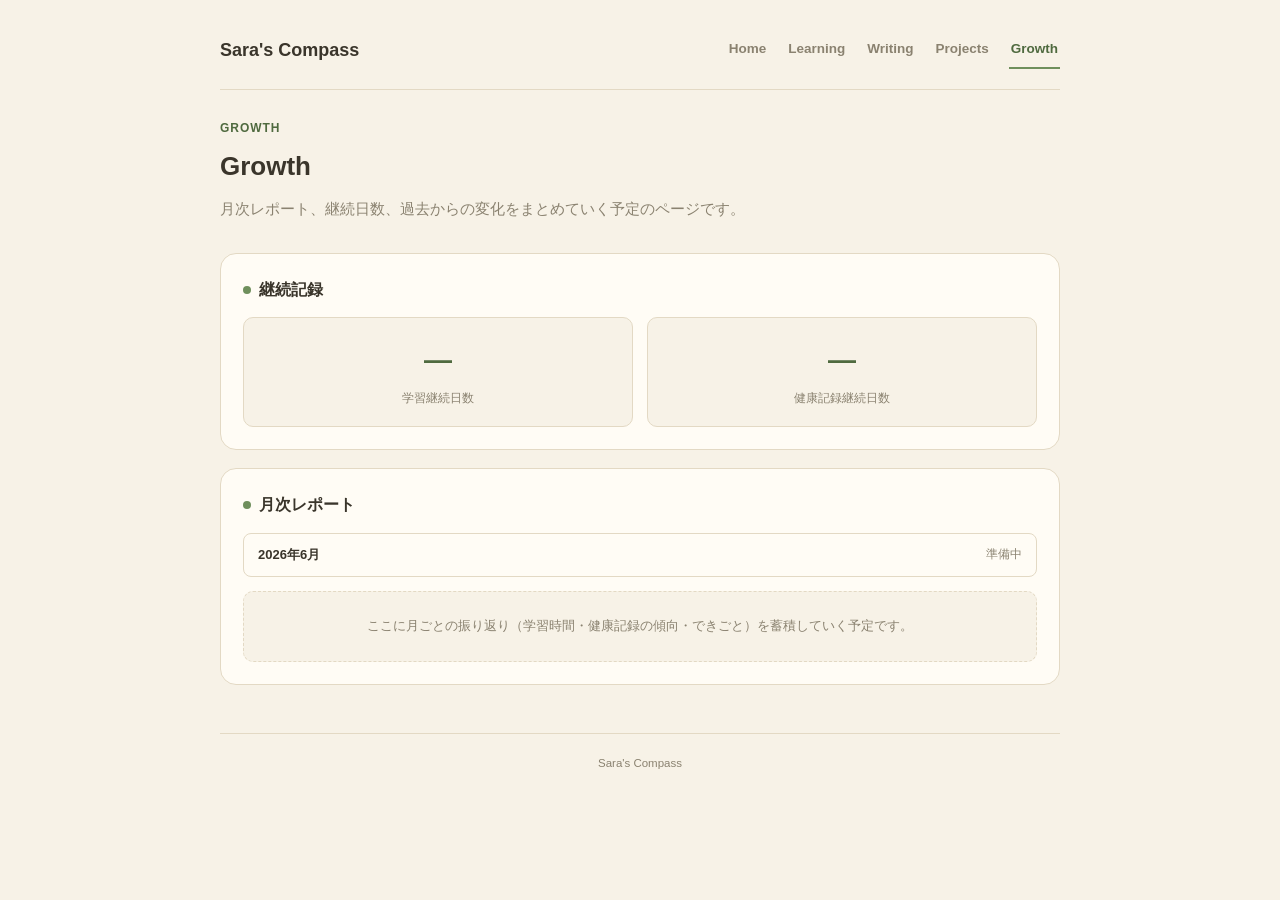
==== growth.html @ 9523ec1c "Add files via upload" ====
<!DOCTYPE html>
<html lang="ja">
<head>
<meta charset="UTF-8">
<meta name="viewport" content="width=device-width, initial-scale=1.0">
<title>Growth | Sara's Compass</title>
<link rel="stylesheet" href="style.css">
<style>
  body { --page-accent: var(--accent-health); --page-accent-soft: var(--accent-health-soft); --page-accent-dark: var(--accent-health-dark); }

  .streak-grid { display: grid; grid-template-columns: repeat(2, 1fr); gap: 14px; }
  @media (max-width: 600px) { .streak-grid { grid-template-columns: 1fr; } }

  .streak-card {
    background: var(--base-bg);
    border: 1px solid var(--base-border);
    border-radius: var(--radius-md);
    padding: 18px;
    text-align: center;
  }
  .streak-card .s-num { font-size: 28px; font-weight: 800; color: var(--page-accent-dark); }
  .streak-card .s-label { font-size: 12px; color: var(--ink-soft); margin-top: 4px; }

  .placeholder-note {
    text-align: center;
    padding: 24px;
    font-size: 12.5px;
    color: var(--ink-soft);
    background: var(--base-bg);
    border: 1px dashed var(--base-border);
    border-radius: var(--radius-md);
  }

  .month-list { display: flex; flex-direction: column; gap: 10px; }
  .month-row {
    display: flex; justify-content: space-between; align-items: center;
    border: 1px solid var(--base-border); border-radius: 8px;
    padding: 10px 14px; font-size: 13px;
  }
  .month-row .m-name { font-weight: 700; }
  .month-row .m-status { font-size: 11.5px; color: var(--ink-soft); }
</style>
</head>
<body>
<div class="page">

  <header class="site-header">
    <a href="index.html" class="logo">Sara's Compass</a>
    <nav>
      <a href="index.html">Home</a>
      <a href="learning.html">Learning</a>
      <a href="writing.html">Writing</a>
      <a href="projects.html">Projects</a>
      <a href="growth.html" class="active">Growth</a>
    </nav>
  </header>

  <div class="page-hero">
    <div class="eyebrow">GROWTH</div>
    <h1>Growth</h1>
    <p>月次レポート、継続日数、過去からの変化をまとめていく予定のページです。</p>
  </div>

  <div class="card">
    <h2>継続記録</h2>
    <div class="streak-grid">
      <div class="streak-card">
        <div class="s-num">—</div>
        <div class="s-label">学習継続日数</div>
      </div>
      <div class="streak-card">
        <div class="s-num">—</div>
        <div class="s-label">健康記録継続日数</div>
      </div>
    </div>
  </div>

  <div class="card">
    <h2>月次レポート</h2>
    <div class="month-list">
      <div class="month-row">
        <span class="m-name">2026年6月</span>
        <span class="m-status">準備中</span>
      </div>
    </div>
    <div class="placeholder-note" style="margin-top:14px;">
      ここに月ごとの振り返り（学習時間・健康記録の傾向・できごと）を蓄積していく予定です。
    </div>
  </div>

  <footer class="site-footer">
    Sara's Compass
  </footer>

</div>
</body>
</html>
---- style.css ----
/* ===========================================
   共通スタイルシート
   ベージュベース ＋ ページごとのアクセントカラー
   =========================================== */

:root {
  /* ベース（共通） */
  --base-bg: #f7f2e7;
  --base-bg-card: #fffcf5;
  --base-border: #e3d9c4;
  --ink: #3a352b;
  --ink-soft: #8a8270;

  /* アクセント：トップページ（マリ・オレンジ） */
  --accent-top: #d97a3f;
  --accent-top-soft: #f0d9c4;
  --accent-top-dark: #a85a2a;

  /* アクセント：勉強記録（ジオ・ピンク） */
  --accent-study: #d4537e;
  --accent-study-soft: #f4c0d1;
  --accent-study-dark: #993556;

  /* アクセント：健康記録（ガジュマル・明るい緑） */
  --accent-health: #6f8f5c;
  --accent-health-soft: #d9e5cd;
  --accent-health-dark: #4f6a3f;

  /* アクセント：ブログ（深緑・知的で誠実） */
  --accent-blog: #2f4d3a;
  --accent-blog-soft: #d6e0d8;
  --accent-blog-dark: #1d2f23;

  /* アクセント：その他（グレー） */
  --accent-other: #7a7670;
  --accent-other-soft: #e3e0d9;
  --accent-other-dark: #5a564f;

  --radius-md: 10px;
  --radius-lg: 16px;
}

* { box-sizing: border-box; }

body {
  margin: 0;
  font-family: 'Zen Maru Gothic', 'Hiragino Maru Gothic ProN', 'Yu Gothic', sans-serif;
  background: var(--base-bg);
  color: var(--ink);
  line-height: 1.7;
}

.page {
  max-width: 880px;
  margin: 0 auto;
  padding: 32px 20px 60px;
}

/* ヘッダー（全ページ共通の枠、アクセント色だけ変わる） */
.site-header {
  display: flex;
  align-items: center;
  justify-content: space-between;
  padding-bottom: 20px;
  margin-bottom: 28px;
  border-bottom: 1px solid var(--base-border);
}

.site-header .logo {
  font-size: 18px;
  font-weight: 800;
  color: var(--ink);
  text-decoration: none;
}

.site-header nav {
  display: flex;
  gap: 18px;
}

.site-header nav a {
  font-size: 13.5px;
  font-weight: 700;
  color: var(--ink-soft);
  text-decoration: none;
  padding: 6px 2px;
  border-bottom: 2px solid transparent;
  transition: color .15s, border-color .15s;
}

.site-header nav a:hover {
  color: var(--ink);
}

.site-header nav a.active {
  color: var(--page-accent-dark);
  border-bottom-color: var(--page-accent);
}

/* ページタイトルブロック */
.page-hero {
  margin-bottom: 32px;
}

.page-hero .eyebrow {
  font-size: 12px;
  font-weight: 700;
  letter-spacing: 0.08em;
  color: var(--page-accent-dark);
  margin-bottom: 6px;
}

.page-hero h1 {
  margin: 0 0 8px;
  font-size: 26px;
  font-weight: 800;
  color: var(--ink);
}

.page-hero p {
  margin: 0;
  font-size: 14.5px;
  color: var(--ink-soft);
}

/* カード */
.card {
  background: var(--base-bg-card);
  border: 1px solid var(--base-border);
  border-radius: var(--radius-lg);
  padding: 22px;
  margin-bottom: 18px;
}

.card h2 {
  margin: 0 0 14px;
  font-size: 16px;
  font-weight: 800;
  color: var(--ink);
  display: flex;
  align-items: center;
  gap: 8px;
}

.card h2::before {
  content: '';
  width: 8px;
  height: 8px;
  border-radius: 50%;
  background: var(--page-accent);
  display: inline-block;
}

/* アクセントボタン */
.btn-accent {
  display: inline-flex;
  align-items: center;
  gap: 6px;
  background: var(--page-accent);
  color: #fffdf8;
  border: none;
  border-radius: 999px;
  padding: 10px 20px;
  font-size: 13.5px;
  font-weight: 700;
  text-decoration: none;
  cursor: pointer;
  transition: opacity .15s;
}

.btn-accent:hover { opacity: 0.85; }

/* タグ・チップ */
.tag {
  display: inline-block;
  background: var(--page-accent-soft);
  color: var(--page-accent-dark);
  border-radius: 999px;
  padding: 3px 12px;
  font-size: 11.5px;
  font-weight: 700;
}

/* グリッドカード（トップページのナビカード等） */
.nav-grid {
  display: grid;
  grid-template-columns: repeat(2, 1fr);
  gap: 16px;
}

@media (max-width: 600px) {
  .nav-grid { grid-template-columns: 1fr; }
}

.nav-card {
  display: block;
  background: var(--base-bg-card);
  border: 1px solid var(--base-border);
  border-radius: var(--radius-lg);
  padding: 20px;
  text-decoration: none;
  color: var(--ink);
  transition: transform .15s, box-shadow .15s;
  border-left: 4px solid var(--card-accent, var(--page-accent));
}

.nav-card:hover {
  transform: translateY(-2px);
  box-shadow: 0 4px 14px rgba(0,0,0,0.06);
}

.nav-card .nc-title {
  font-size: 15.5px;
  font-weight: 800;
  margin-bottom: 4px;
}

.nav-card .nc-desc {
  font-size: 12.5px;
  color: var(--ink-soft);
}

footer.site-footer {
  margin-top: 48px;
  padding-top: 20px;
  border-top: 1px solid var(--base-border);
  font-size: 11.5px;
  color: var(--ink-soft);
  text-align: center;
}
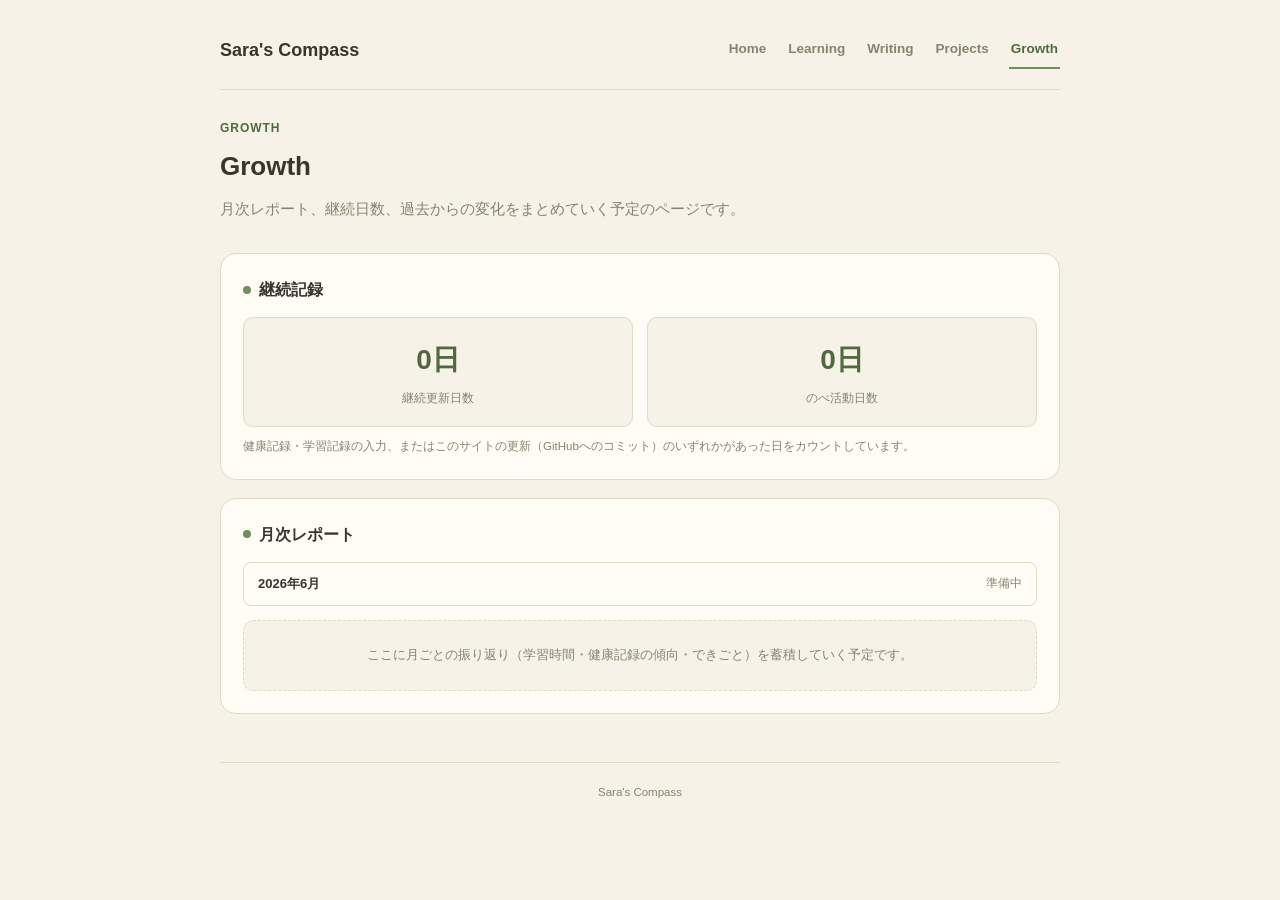
==== commit 34b56488: "Add files via upload" ====
--- a/growth.html
+++ b/growth.html
@@ -65,14 +65,17 @@
     <h2>継続記録</h2>
     <div class="streak-grid">
       <div class="streak-card">
-        <div class="s-num">—</div>
-        <div class="s-label">学習継続日数</div>
+        <div class="s-num" id="streak-days">—</div>
+        <div class="s-label">継続更新日数</div>
       </div>
       <div class="streak-card">
-        <div class="s-num">—</div>
-        <div class="s-label">健康記録継続日数</div>
+        <div class="s-num" id="total-days">—</div>
+        <div class="s-label">のべ活動日数</div>
       </div>
     </div>
+    <p style="font-size:11.5px; color:var(--ink-soft); margin-top:10px; margin-bottom:0;">
+      健康記録・学習記録の入力、またはこのサイトの更新（GitHubへのコミット）のいずれかがあった日をカウントしています。
+    </p>
   </div>
 
   <div class="card">
@@ -93,5 +96,72 @@
   </footer>
 
 </div>
+
+<script>
+  const HEALTH_GAS_URL = 'https://script.google.com/macros/s/AKfycbxcG5koxkbuJ7c44aPmVAe-jpXJXW8dsl4aot_tIniA7-Nc7GJm3r-AOQHyXrndb4Mv/exec';
+  const STUDY_GAS_URL = 'https://script.google.com/macros/s/AKfycbwaZx_bNjdmJnyV2wSdmSrdyR-SYGlVUEMKDazAEW4oGb7INTFfntMZIomzItU-MBJvTQ/exec';
+  const GITHUB_API_URL = 'https://api.github.com/repos/sara-otsubo/sara-otsubo.github.io/commits?per_page=100';
+
+  function toDateStr(d) {
+    // タイムゾーンに関わらず "YYYY-MM-DD" の日付文字列に正規化
+    const dt = new Date(d);
+    const tz = dt.getTimezoneOffset() * 60000;
+    return new Date(dt - tz).toISOString().slice(0, 10);
+  }
+
+  async function fetchHealthDates() {
+    try {
+      const res = await fetch(HEALTH_GAS_URL);
+      const rows = await res.json();
+      return rows.map(r => String(r.date).slice(0, 10)).filter(Boolean);
+    } catch (e) { return []; }
+  }
+
+  async function fetchStudyDates() {
+    try {
+      const res = await fetch(STUDY_GAS_URL + '?type=log');
+      const rows = await res.json();
+      return rows.map(r => String(r.date).slice(0, 10)).filter(Boolean);
+    } catch (e) { return []; }
+  }
+
+  async function fetchCommitDates() {
+    try {
+      const res = await fetch(GITHUB_API_URL);
+      const commits = await res.json();
+      if (!Array.isArray(commits)) return [];
+      return commits.map(c => toDateStr(c.commit.author.date));
+    } catch (e) { return []; }
+  }
+
+  function calcStreak(dateSet) {
+    let streak = 0;
+    let cursor = new Date();
+    while (true) {
+      const ds = toDateStr(cursor);
+      if (dateSet.has(ds)) {
+        streak++;
+        cursor.setDate(cursor.getDate() - 1);
+      } else {
+        break;
+      }
+    }
+    return streak;
+  }
+
+  async function loadStreak() {
+    const [healthDates, studyDates, commitDates] = await Promise.all([
+      fetchHealthDates(), fetchStudyDates(), fetchCommitDates()
+    ]);
+    const allDates = new Set([...healthDates, ...studyDates, ...commitDates]);
+
+    const streak = calcStreak(allDates);
+    document.getElementById('streak-days').textContent = streak + '日';
+    document.getElementById('total-days').textContent = allDates.size + '日';
+  }
+
+  loadStreak();
+</script>
+<script src="secret.js"></script>
 </body>
 </html>
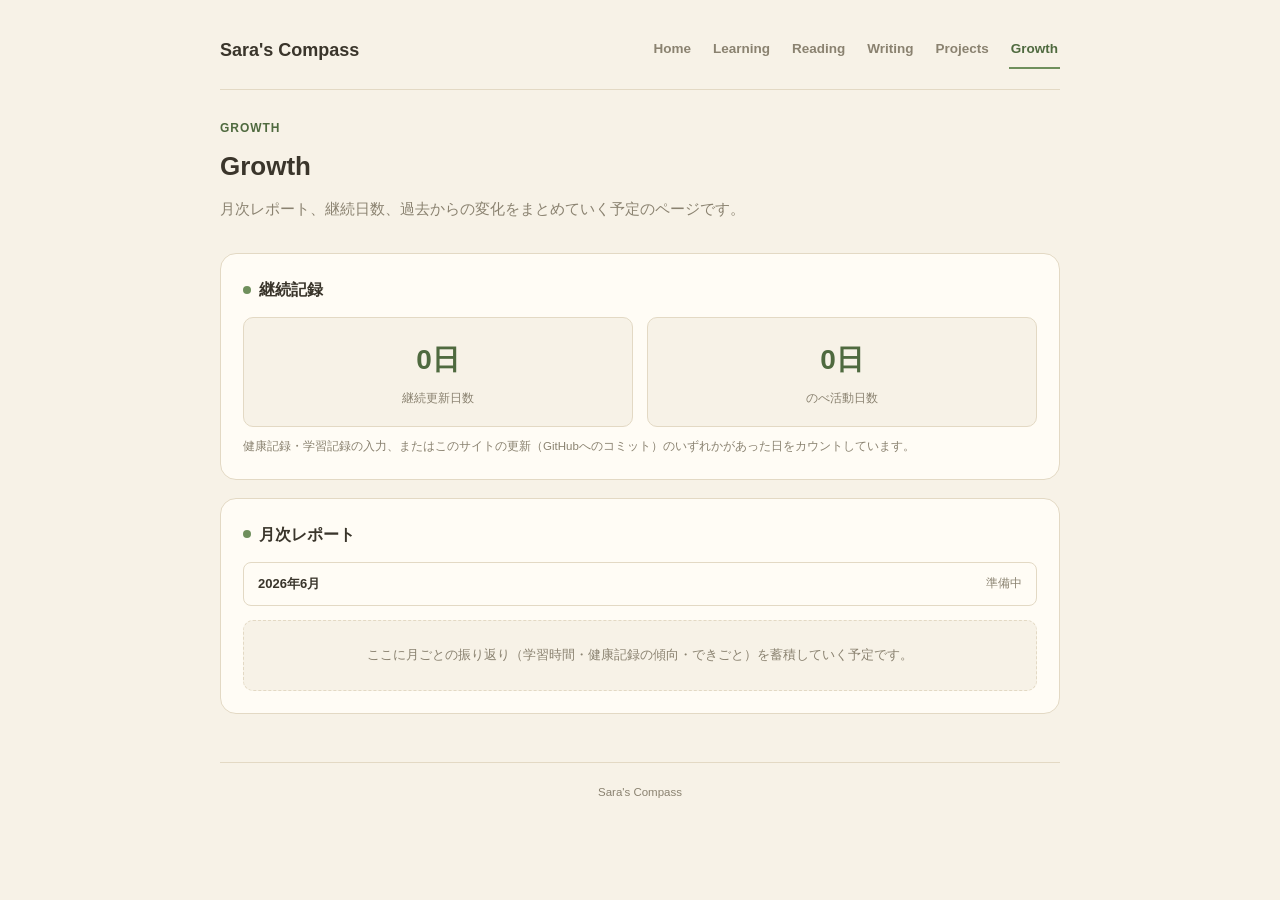
==== commit cde64c1c: "Add files via upload" ====
--- a/growth.html
+++ b/growth.html
@@ -49,6 +49,7 @@
     <nav>
       <a href="index.html">Home</a>
       <a href="learning.html">Learning</a>
+      <a href="reading.html">Reading</a>
       <a href="writing.html">Writing</a>
       <a href="projects.html">Projects</a>
       <a href="growth.html" class="active">Growth</a>
--- a/style.css
+++ b/style.css
@@ -35,6 +35,11 @@
   --accent-other: #7a7670;
   --accent-other-soft: #e3e0d9;
   --accent-other-dark: #5a564f;
+
+  /* アクセント：Reading（澄んだ青） */
+  --accent-reading: #3a7ca5;
+  --accent-reading-soft: #cfe3ee;
+  --accent-reading-dark: #265e80;
 
   --radius-md: 10px;
   --radius-lg: 16px;
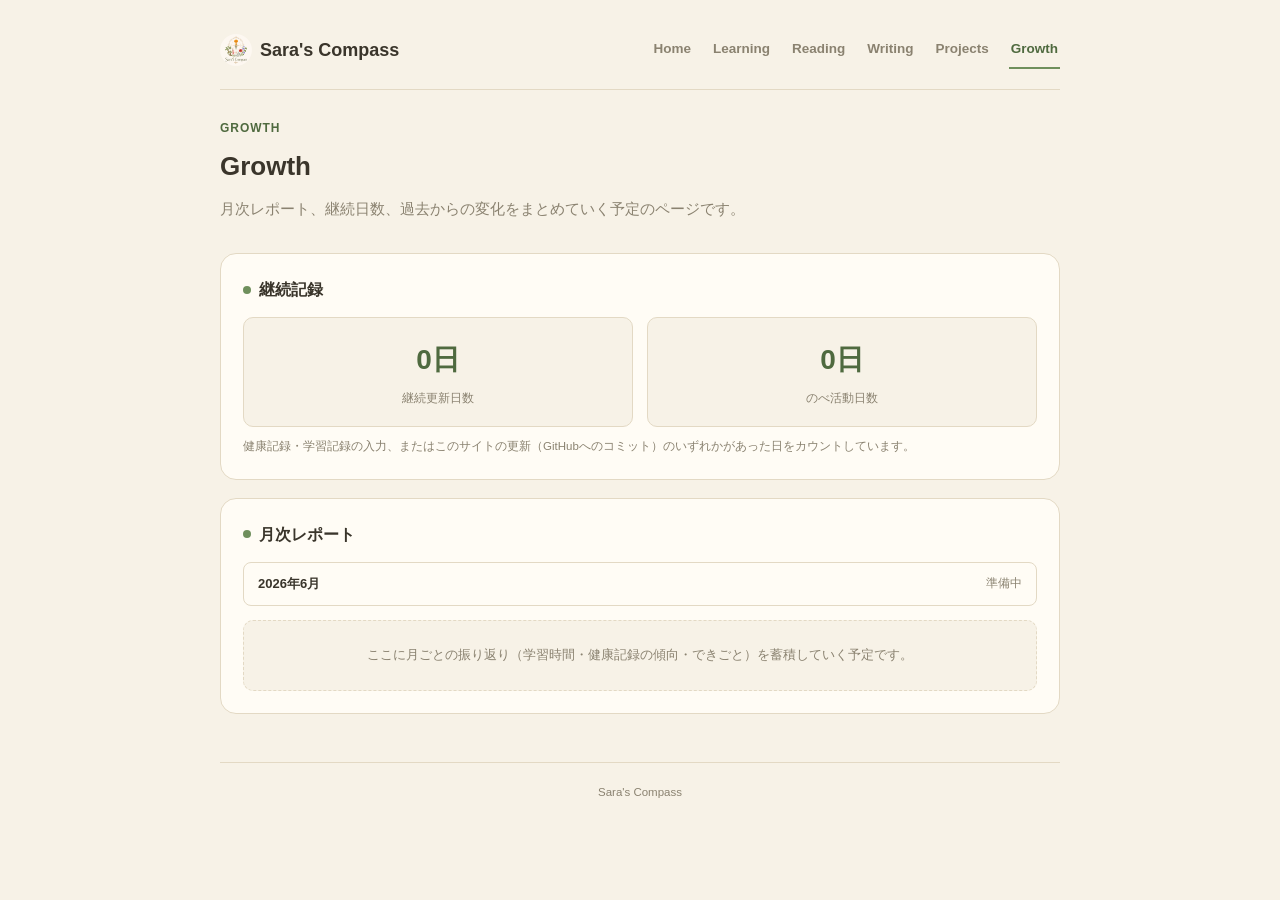
==== commit 8e159a75: "Add files via upload" ====
--- a/growth.html
+++ b/growth.html
@@ -45,7 +45,7 @@
 <div class="page">
 
   <header class="site-header">
-    <a href="index.html" class="logo">Sara's Compass</a>
+    <a href="index.html" class="logo"><img src="images/logo-icon.png" alt="">Sara's Compass</a>
     <nav>
       <a href="index.html">Home</a>
       <a href="learning.html">Learning</a>
--- a/style.css
+++ b/style.css
@@ -41,6 +41,11 @@
   --accent-reading-soft: #cfe3ee;
   --accent-reading-dark: #265e80;
 
+  /* アクセント：支出推移（ゴールド） */
+  --accent-expense: #b8860b;
+  --accent-expense-soft: #ecd9a8;
+  --accent-expense-dark: #8a6508;
+
   --radius-md: 10px;
   --radius-lg: 16px;
 }
@@ -76,6 +81,16 @@
   font-weight: 800;
   color: var(--ink);
   text-decoration: none;
+  display: flex;
+  align-items: center;
+  gap: 8px;
+}
+
+.site-header .logo img {
+  width: 32px;
+  height: 32px;
+  border-radius: 50%;
+  object-fit: cover;
 }
 
 .site-header nav {
